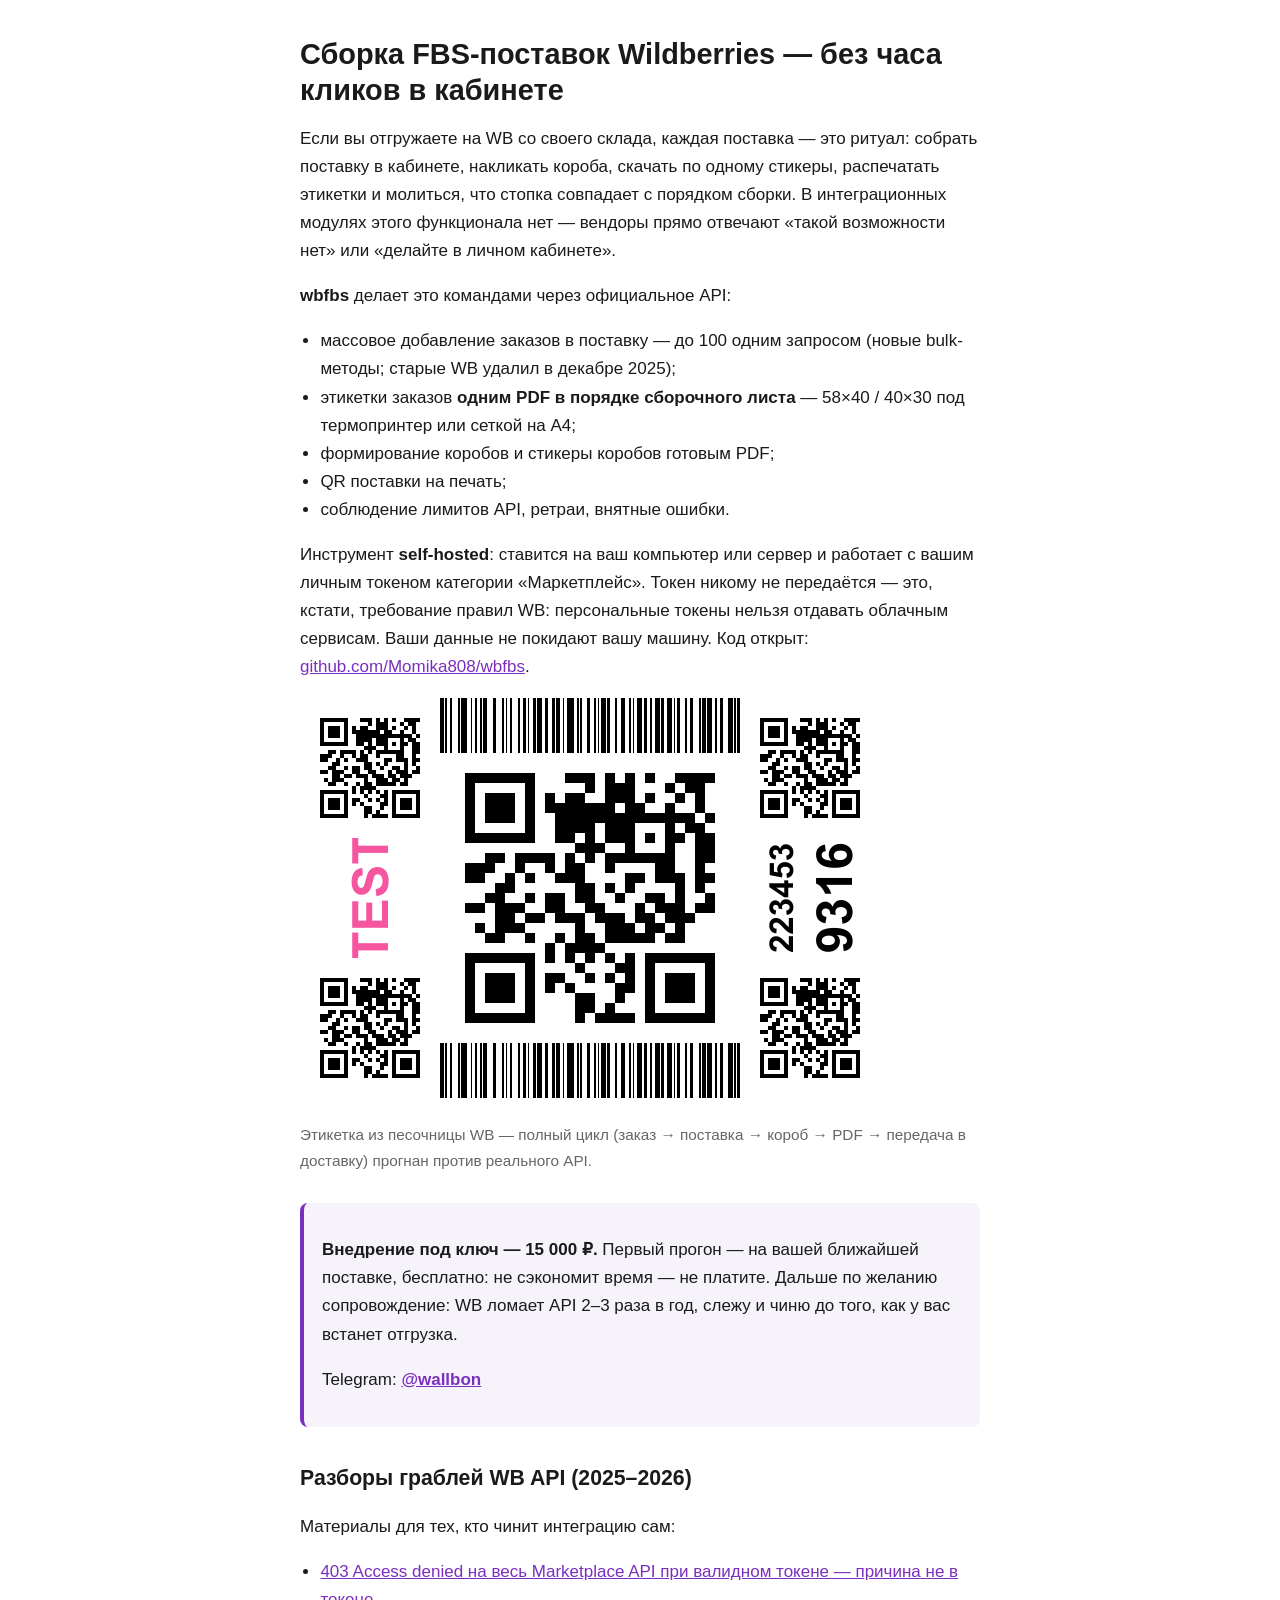
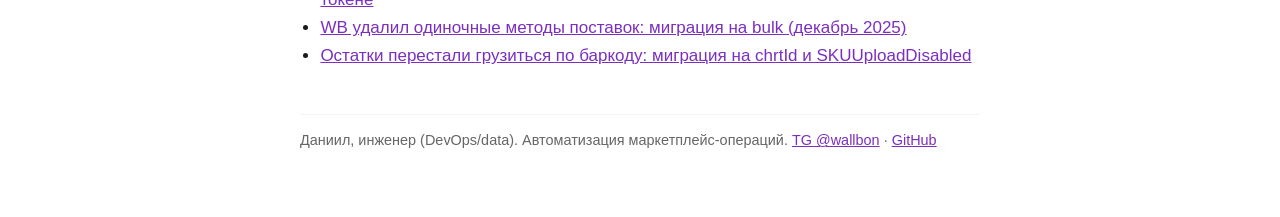
==== docs/index.html @ e23edf71 "Лендинг + SEO-разборы граблей WB API (GitHub Pages, docs/) Co-Authored-By: Claude Fable 5 <noreply@a" ====
<!DOCTYPE html>
<html lang="ru">
<head>
<meta charset="utf-8">
<meta name="viewport" content="width=device-width, initial-scale=1">
<title>Автоматизация FBS-поставок Wildberries: короба, этикетки, QR — wbfbs</title>
<meta name="description" content="Сборка FBS-поставки Wildberries без ручных кликов: формирование коробов, стикеры коробов, этикетки заказов одним PDF, QR поставки. Self-hosted инструмент через официальное API WB.">
<link rel="stylesheet" href="style.css">
</head>
<body>
<h1>Сборка FBS-поставок Wildberries — без часа кликов в кабинете</h1>

<p>Если вы отгружаете на WB со своего склада, каждая поставка — это ритуал:
собрать поставку в кабинете, накликать короба, скачать по одному стикеры,
распечатать этикетки и молиться, что стопка совпадает с порядком сборки.
В интеграционных модулях этого функционала нет — вендоры прямо отвечают
«такой возможности нет» или «делайте в личном кабинете».</p>

<p><strong>wbfbs</strong> делает это командами через официальное API:</p>

<ul>
<li>массовое добавление заказов в поставку — до 100 одним запросом
(новые bulk-методы; старые WB удалил в декабре 2025);</li>
<li>этикетки заказов <strong>одним PDF в порядке сборочного листа</strong> —
58×40 / 40×30 под термопринтер или сеткой на А4;</li>
<li>формирование коробов и стикеры коробов готовым PDF;</li>
<li>QR поставки на печать;</li>
<li>соблюдение лимитов API, ретраи, внятные ошибки.</li>
</ul>

<p>Инструмент <strong>self-hosted</strong>: ставится на ваш компьютер или
сервер и работает с вашим личным токеном категории «Маркетплейс». Токен
никому не передаётся — это, кстати, требование правил WB: персональные
токены нельзя отдавать облачным сервисам. Ваши данные не покидают вашу
машину. Код открыт: <a href="https://github.com/Momika808/wbfbs">github.com/Momika808/wbfbs</a>.</p>

<img src="label.png" alt="Этикетка заказа Wildberries, полученная через API (песочница, пометка TEST)">
<p class="muted">Этикетка из песочницы WB — полный цикл (заказ → поставка →
короб → PDF → передача в доставку) прогнан против реального API.</p>

<div class="cta">
<p><strong>Внедрение под ключ — 15 000 ₽.</strong> Первый прогон — на вашей
ближайшей поставке, бесплатно: не сэкономит время — не платите. Дальше по
желанию сопровождение: WB ломает API 2–3 раза в год, слежу и чиню до того,
как у вас встанет отгрузка.</p>
<p>Telegram: <a href="https://t.me/wallbon">@wallbon</a></p>
</div>

<h2>Разборы граблей WB API (2025–2026)</h2>
<p>Материалы для тех, кто чинит интеграцию сам:</p>
<ul>
<li><a href="403-access-denied.html">403 Access denied на весь Marketplace API при валидном токене — причина не в токене</a></li>
<li><a href="bulk-orders.html">WB удалил одиночные методы поставок: миграция на bulk (декабрь 2025)</a></li>
<li><a href="chrtid-stocks.html">Остатки перестали грузиться по баркоду: миграция на chrtId и SKUUploadDisabled</a></li>
</ul>

<footer>Даниил, инженер (DevOps/data). Автоматизация маркетплейс-операций.
<a href="https://t.me/wallbon">TG @wallbon</a> ·
<a href="https://github.com/Momika808/wbfbs">GitHub</a></footer>
</body>
</html>
---- docs/style.css ----
:root { --fg: #1a1a1a; --bg: #ffffff; --accent: #7b2fbe; --muted: #666; --card: #f6f4fa; }
@media (prefers-color-scheme: dark) {
  :root { --fg: #e8e8e8; --bg: #16151a; --accent: #b07ae0; --muted: #9a9a9a; --card: #201e27; }
}
* { box-sizing: border-box; }
body { margin: 0 auto; max-width: 720px; padding: 24px 20px 64px; font: 17px/1.65 -apple-system, "Segoe UI", Roboto, sans-serif; color: var(--fg); background: var(--bg); }
h1 { font-size: 1.7em; line-height: 1.25; margin: 0.4em 0 0.6em; }
h2 { font-size: 1.25em; margin-top: 1.6em; }
a { color: var(--accent); }
code { background: var(--card); padding: 2px 6px; border-radius: 5px; font-size: 0.88em; }
pre { background: var(--card); padding: 14px 16px; border-radius: 10px; overflow-x: auto; font-size: 0.85em; line-height: 1.5; }
pre code { background: none; padding: 0; }
.cta { background: var(--card); border-left: 4px solid var(--accent); padding: 16px 18px; border-radius: 8px; margin: 1.8em 0; }
.cta a { font-weight: 600; }
.muted { color: var(--muted); font-size: 0.9em; }
nav { font-size: 0.9em; margin-bottom: 1.5em; }
img { max-width: 100%; border-radius: 10px; }
ul { padding-left: 1.2em; }
footer { margin-top: 3em; padding-top: 1em; border-top: 1px solid var(--card); font-size: 0.85em; color: var(--muted); }
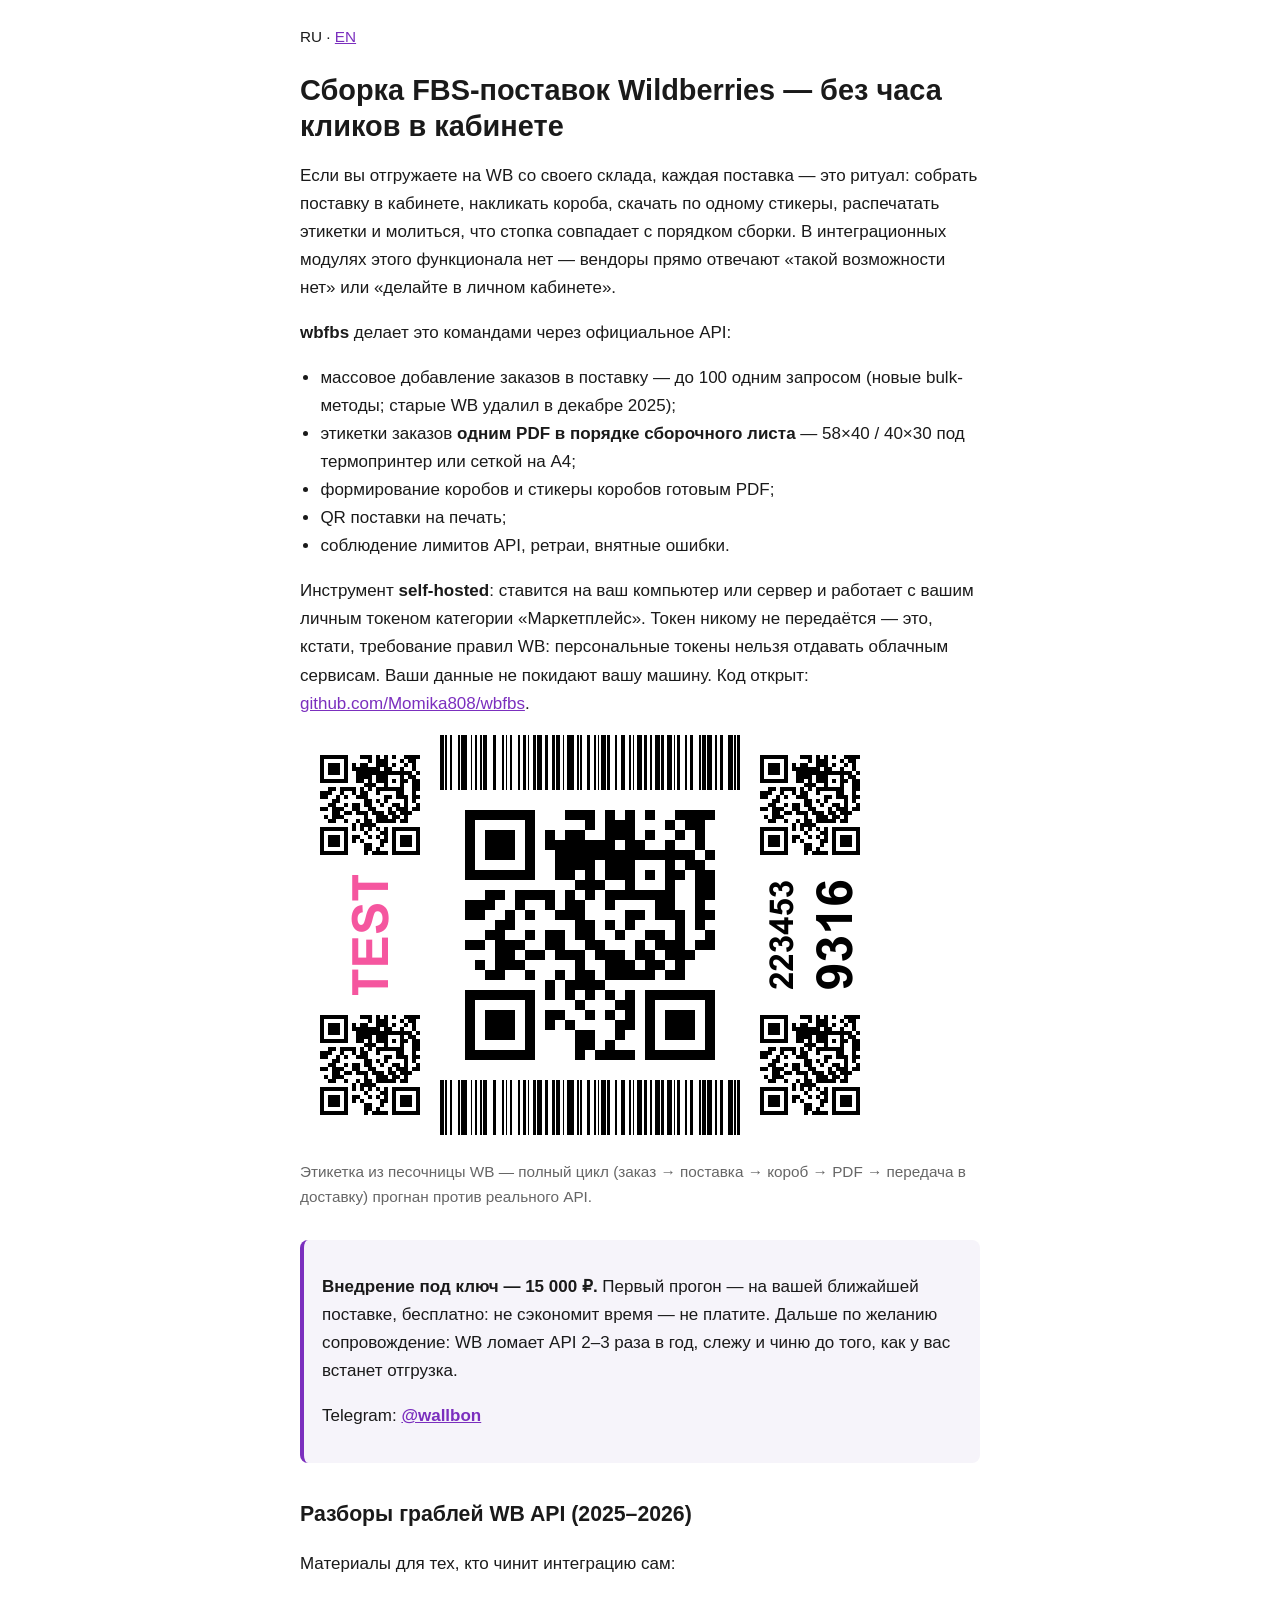
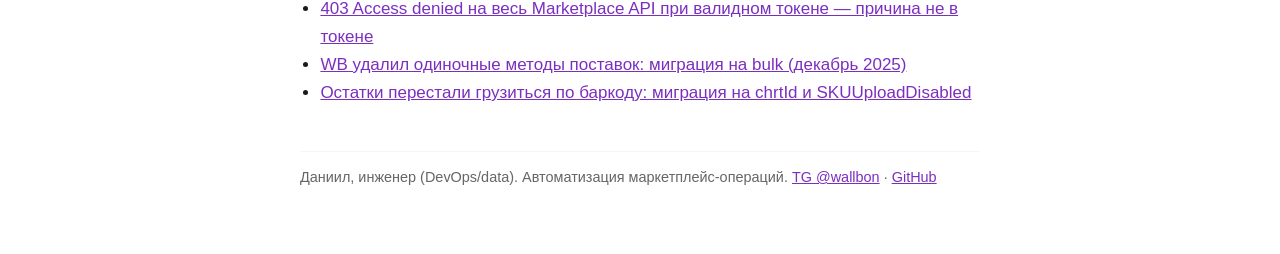
==== commit ad487964: "EN-страница лендинга: wildberries FBS API automation (+hreflang, nav) Co-Authored-By: Claude Fable 5" ====
--- a/docs/index.html
+++ b/docs/index.html
@@ -5,9 +5,11 @@
 <meta name="viewport" content="width=device-width, initial-scale=1">
 <title>Автоматизация FBS-поставок Wildberries: короба, этикетки, QR — wbfbs</title>
 <meta name="description" content="Сборка FBS-поставки Wildberries без ручных кликов: формирование коробов, стикеры коробов, этикетки заказов одним PDF, QR поставки. Self-hosted инструмент через официальное API WB.">
+<link rel="alternate" hreflang="en" href="en.html">
 <link rel="stylesheet" href="style.css">
 </head>
 <body>
+<nav>RU · <a href="en.html">EN</a></nav>
 <h1>Сборка FBS-поставок Wildberries — без часа кликов в кабинете</h1>
 
 <p>Если вы отгружаете на WB со своего склада, каждая поставка — это ритуал:
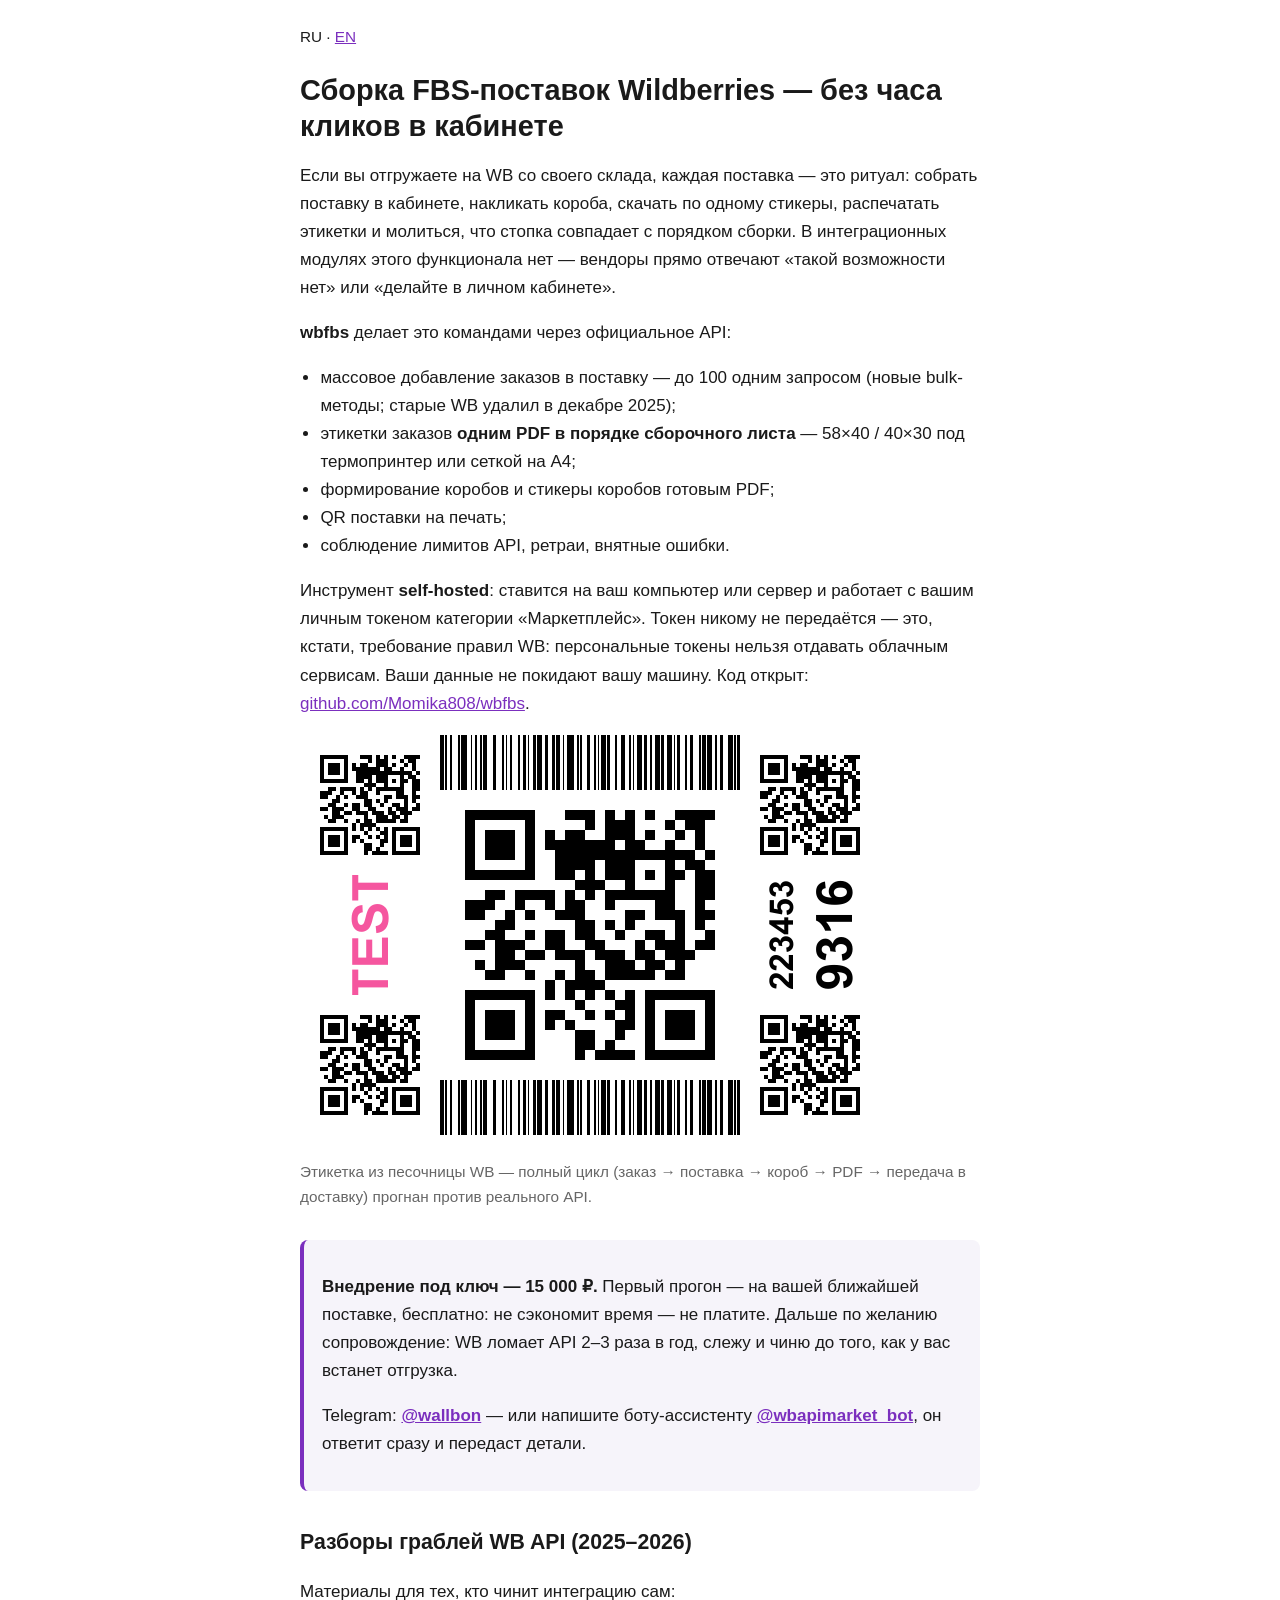
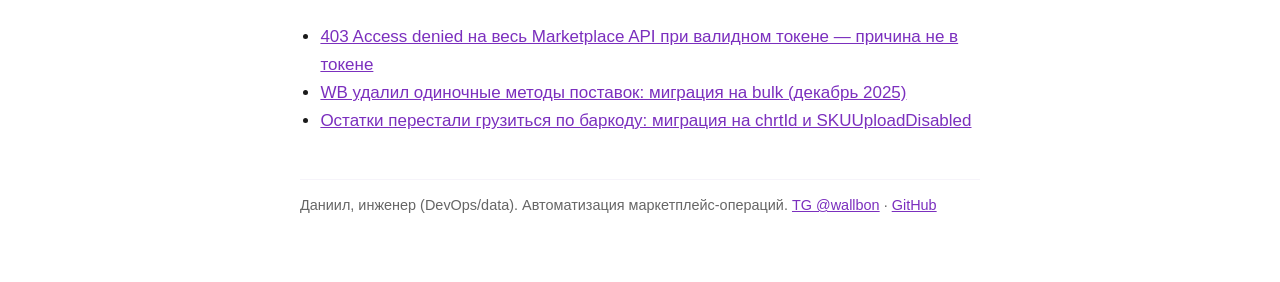
==== commit 7fe78c57: "Контакт бота-ассистента на лендинге (RU/EN) Co-Authored-By: Claude Fable 5 <noreply@anthropic.com>" ====
--- a/docs/index.html
+++ b/docs/index.html
@@ -45,7 +45,9 @@
 ближайшей поставке, бесплатно: не сэкономит время — не платите. Дальше по
 желанию сопровождение: WB ломает API 2–3 раза в год, слежу и чиню до того,
 как у вас встанет отгрузка.</p>
-<p>Telegram: <a href="https://t.me/wallbon">@wallbon</a></p>
+<p>Telegram: <a href="https://t.me/wallbon">@wallbon</a> — или напишите
+боту-ассистенту <a href="https://t.me/wbapimarket_bot">@wbapimarket_bot</a>,
+он ответит сразу и передаст детали.</p>
 </div>
 
 <h2>Разборы граблей WB API (2025–2026)</h2>
